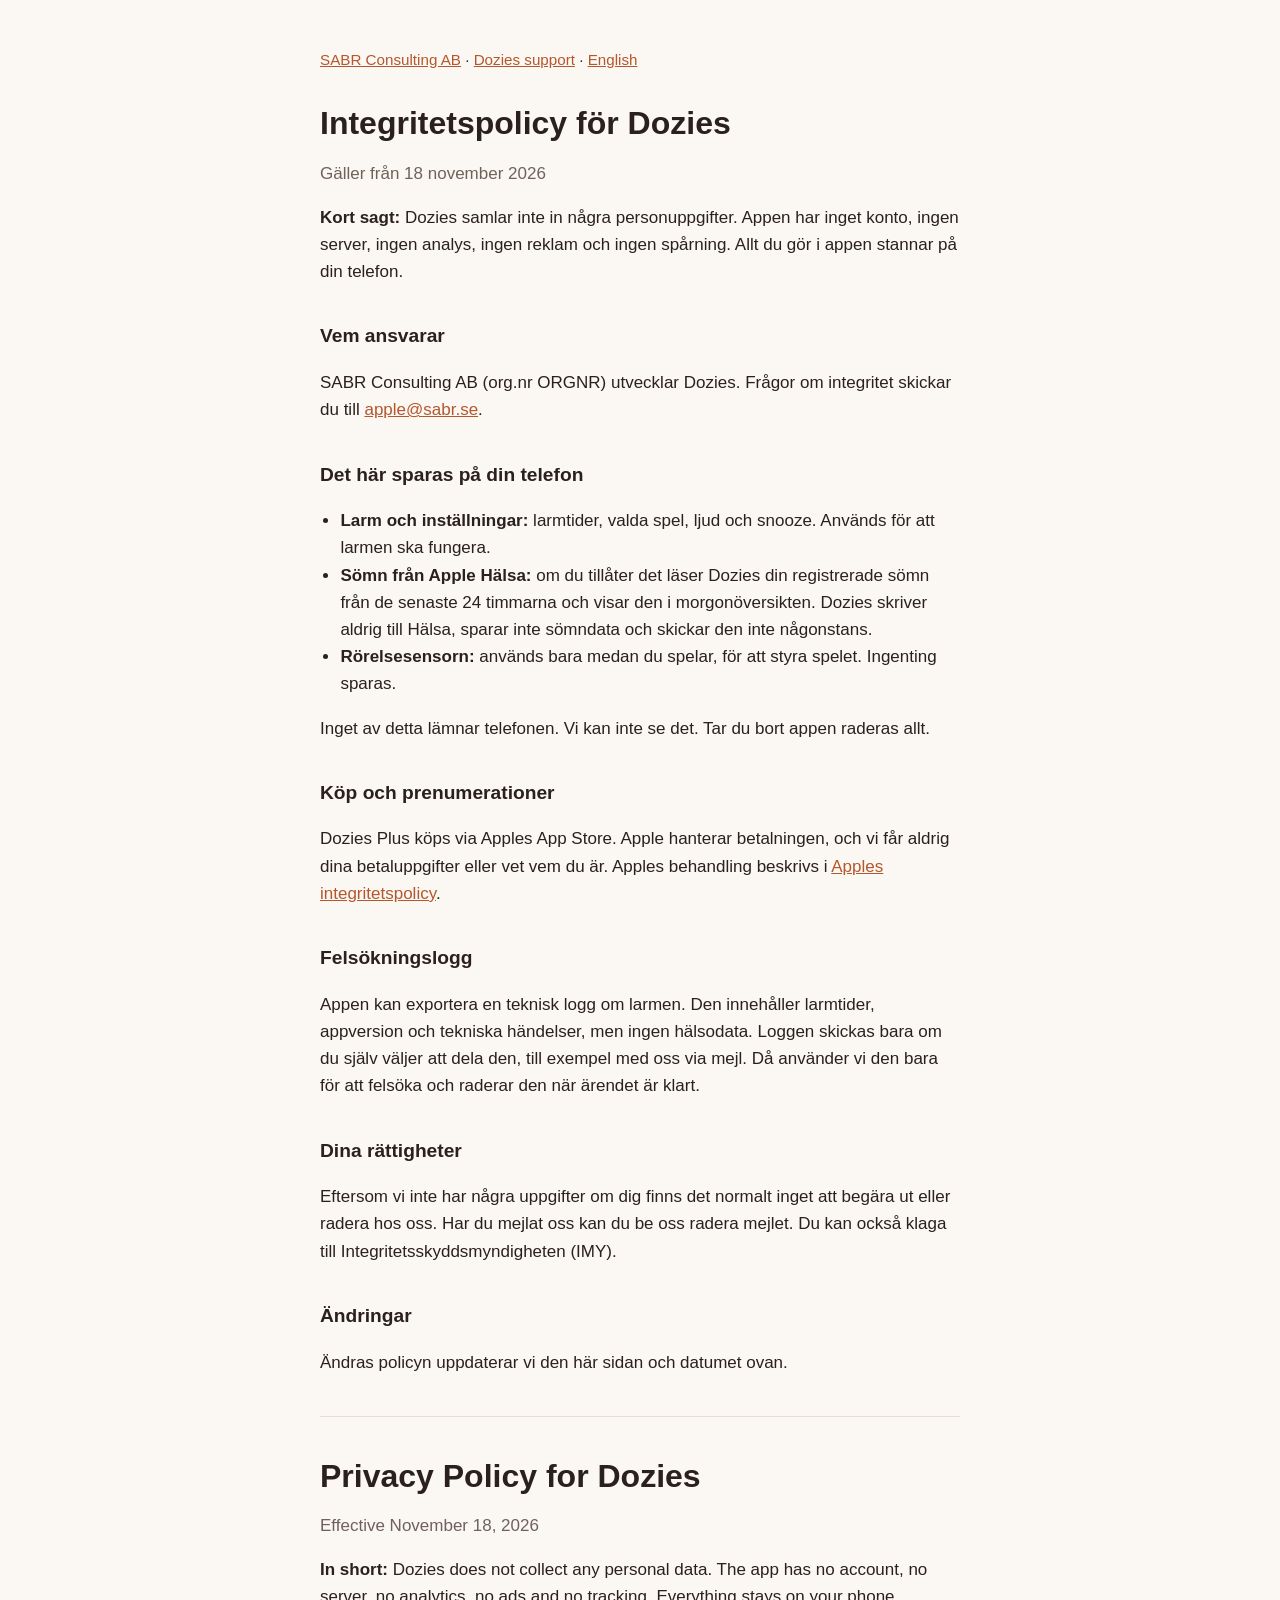
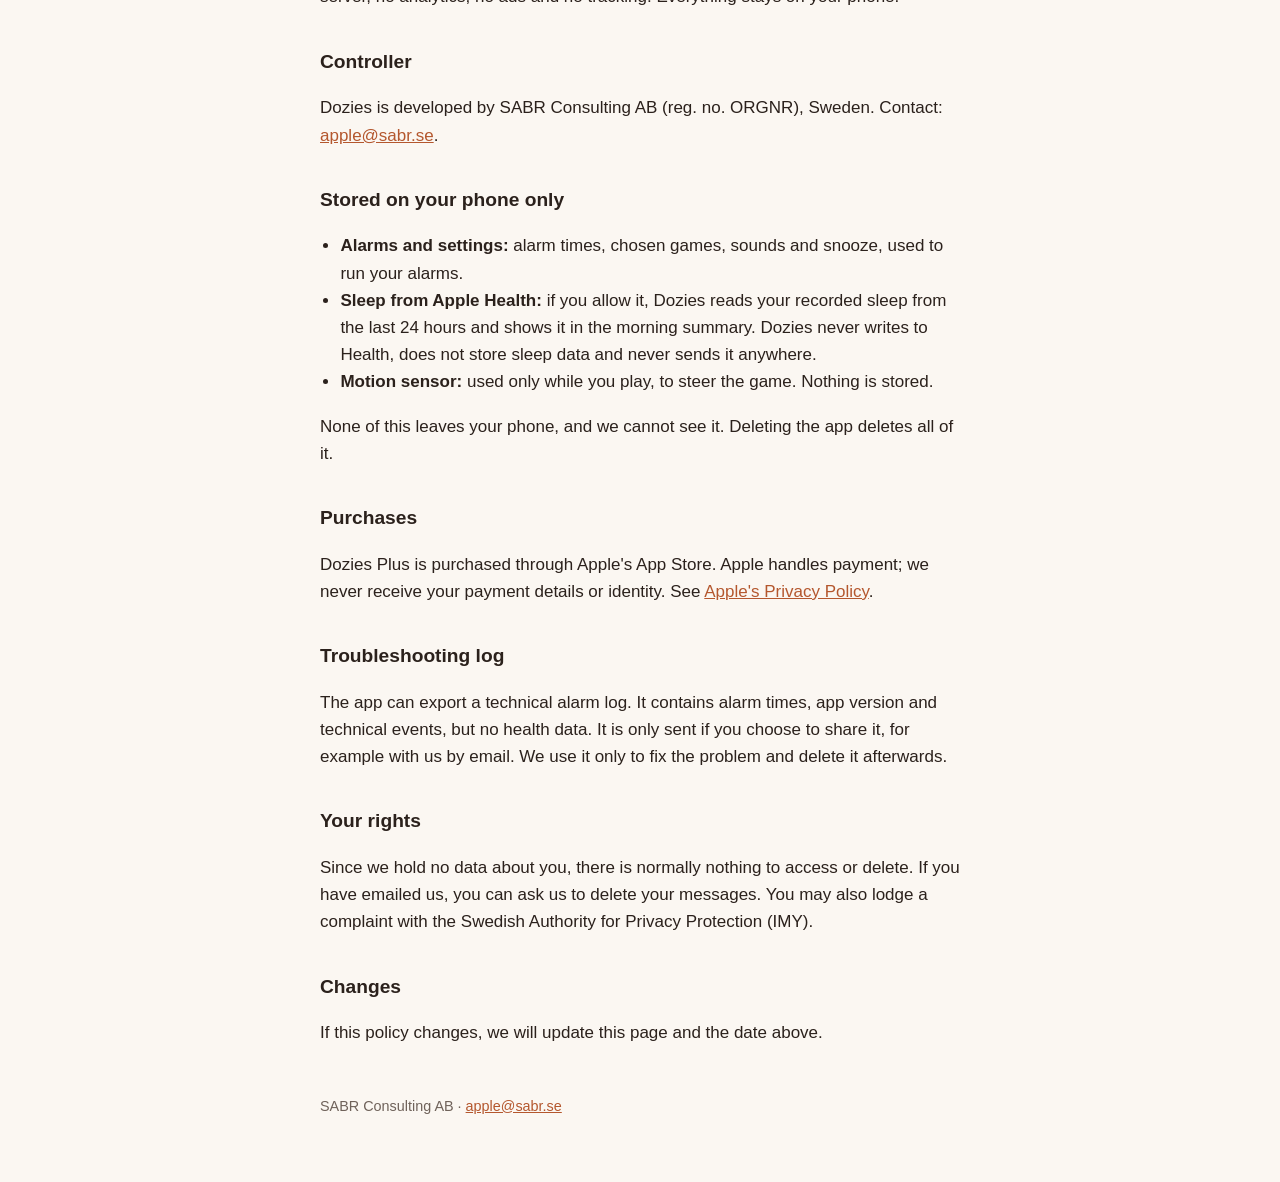
==== dozies/integritet/index.html @ fd7c6c3a "Company site with Dozies privacy policy and support Co-Authored-By: Claude Opus 5.5 <noreply@anthrop" ====
<!doctype html>
<html lang="sv">
<head>
<meta charset="utf-8">
<meta name="viewport" content="width=device-width, initial-scale=1">
<title>Dozies – Integritetspolicy</title>
<link rel="stylesheet" href="/style.css">
</head>
<body>
<main>
<nav><a href="/">SABR Consulting AB</a> · <a href="/dozies/support/">Dozies support</a> · <a href="#english">English</a></nav>
<h1>Integritetspolicy för Dozies</h1>
<p class="muted">Gäller från 18 november 2026</p>

<p><strong>Kort sagt:</strong> Dozies samlar inte in några personuppgifter. Appen har inget konto, ingen server, ingen analys, ingen reklam och ingen spårning. Allt du gör i appen stannar på din telefon.</p>

<h2>Vem ansvarar</h2>
<p>SABR Consulting AB (org.nr ORGNR) utvecklar Dozies. Frågor om integritet skickar du till <a href="mailto:apple@sabr.se">apple@sabr.se</a>.</p>

<h2>Det här sparas på din telefon</h2>
<ul>
  <li><strong>Larm och inställningar:</strong> larmtider, valda spel, ljud och snooze. Används för att larmen ska fungera.</li>
  <li><strong>Sömn från Apple Hälsa:</strong> om du tillåter det läser Dozies din registrerade sömn från de senaste 24 timmarna och visar den i morgonöversikten. Dozies skriver aldrig till Hälsa, sparar inte sömndata och skickar den inte någonstans.</li>
  <li><strong>Rörelsesensorn:</strong> används bara medan du spelar, för att styra spelet. Ingenting sparas.</li>
</ul>
<p>Inget av detta lämnar telefonen. Vi kan inte se det. Tar du bort appen raderas allt.</p>

<h2>Köp och prenumerationer</h2>
<p>Dozies Plus köps via Apples App Store. Apple hanterar betalningen, och vi får aldrig dina betaluppgifter eller vet vem du är. Apples behandling beskrivs i <a href="https://www.apple.com/se/legal/privacy/">Apples integritetspolicy</a>.</p>

<h2>Felsökningslogg</h2>
<p>Appen kan exportera en teknisk logg om larmen. Den innehåller larmtider, appversion och tekniska händelser, men ingen hälsodata. Loggen skickas bara om du själv väljer att dela den, till exempel med oss via mejl. Då använder vi den bara för att felsöka och raderar den när ärendet är klart.</p>

<h2>Dina rättigheter</h2>
<p>Eftersom vi inte har några uppgifter om dig finns det normalt inget att begära ut eller radera hos oss. Har du mejlat oss kan du be oss radera mejlet. Du kan också klaga till Integritetsskyddsmyndigheten (IMY).</p>

<h2>Ändringar</h2>
<p>Ändras policyn uppdaterar vi den här sidan och datumet ovan.</p>

<hr>

<h1 id="english">Privacy Policy for Dozies</h1>
<p class="muted">Effective November 18, 2026</p>
<p><strong>In short:</strong> Dozies does not collect any personal data. The app has no account, no server, no analytics, no ads and no tracking. Everything stays on your phone.</p>
<h2>Controller</h2>
<p>Dozies is developed by SABR Consulting AB (reg. no. ORGNR), Sweden. Contact: <a href="mailto:apple@sabr.se">apple@sabr.se</a>.</p>
<h2>Stored on your phone only</h2>
<ul>
  <li><strong>Alarms and settings:</strong> alarm times, chosen games, sounds and snooze, used to run your alarms.</li>
  <li><strong>Sleep from Apple Health:</strong> if you allow it, Dozies reads your recorded sleep from the last 24 hours and shows it in the morning summary. Dozies never writes to Health, does not store sleep data and never sends it anywhere.</li>
  <li><strong>Motion sensor:</strong> used only while you play, to steer the game. Nothing is stored.</li>
</ul>
<p>None of this leaves your phone, and we cannot see it. Deleting the app deletes all of it.</p>
<h2>Purchases</h2>
<p>Dozies Plus is purchased through Apple's App Store. Apple handles payment; we never receive your payment details or identity. See <a href="https://www.apple.com/legal/privacy/">Apple's Privacy Policy</a>.</p>
<h2>Troubleshooting log</h2>
<p>The app can export a technical alarm log. It contains alarm times, app version and technical events, but no health data. It is only sent if you choose to share it, for example with us by email. We use it only to fix the problem and delete it afterwards.</p>
<h2>Your rights</h2>
<p>Since we hold no data about you, there is normally nothing to access or delete. If you have emailed us, you can ask us to delete your messages. You may also lodge a complaint with the Swedish Authority for Privacy Protection (IMY).</p>
<h2>Changes</h2>
<p>If this policy changes, we will update this page and the date above.</p>

<footer>SABR Consulting AB · <a href="mailto:apple@sabr.se">apple@sabr.se</a></footer>
</main>
</body>
</html>
---- style.css ----
:root { --bg:#fbf7f2; --text:#2b211c; --muted:#6f625a; --line:#e6ddd3; --accent:#b4572e; }
@media (prefers-color-scheme: dark) { :root { --bg:#1b1715; --text:#f3ece6; --muted:#b5a89f; --line:#3a322d; --accent:#f08a5d; } }
* { box-sizing:border-box; }
body { margin:0; background:var(--bg); color:var(--text); font:17px/1.6 -apple-system, BlinkMacSystemFont, "Segoe UI", Roboto, sans-serif; }
main { max-width:680px; margin:0 auto; padding:48px 20px 64px; }
h1 { font-size:2rem; line-height:1.2; margin:0 0 8px; }
h2 { font-size:1.2rem; margin:36px 0 8px; }
p, li { color:var(--text); }
.muted { color:var(--muted); }
a { color:var(--accent); }
ul { padding-left:1.2em; }
hr { border:0; border-top:1px solid var(--line); margin:40px 0; }
footer { margin-top:48px; font-size:.9rem; color:var(--muted); }
nav { font-size:.95rem; margin-bottom:32px; }
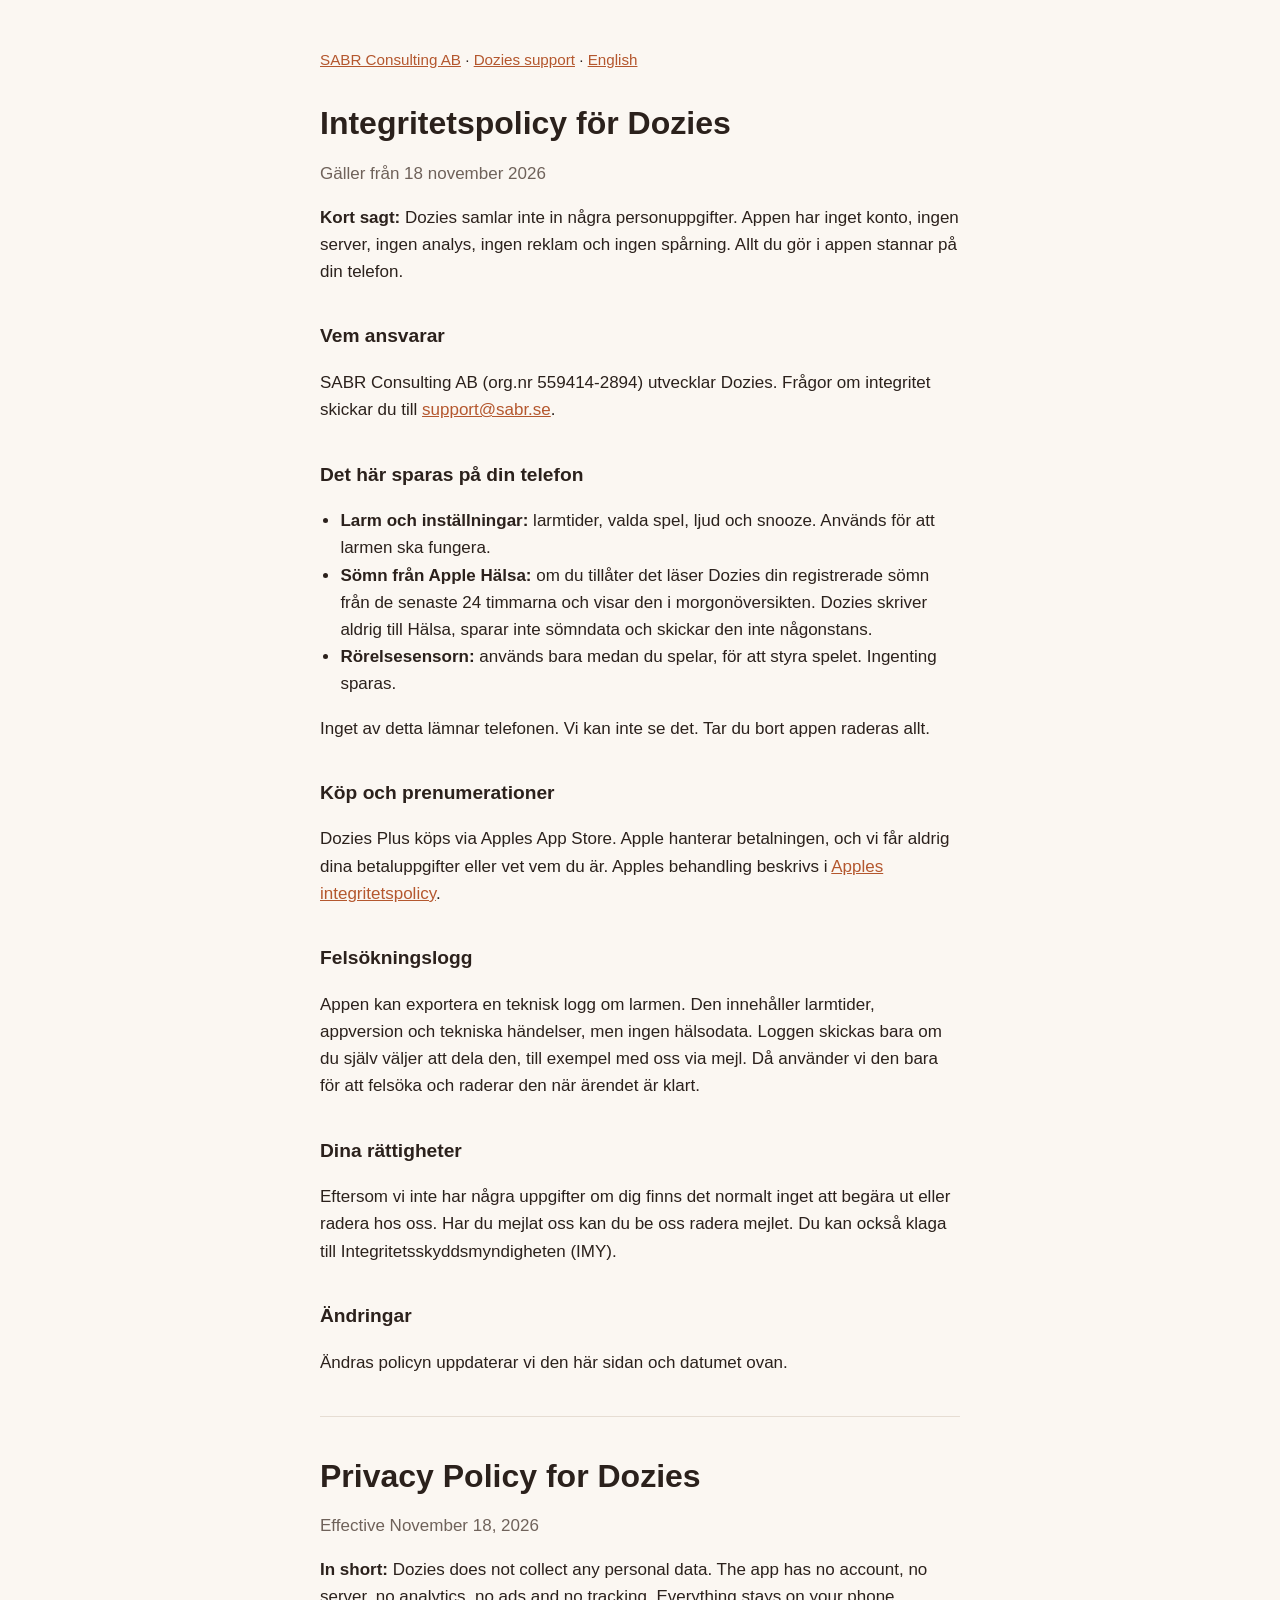
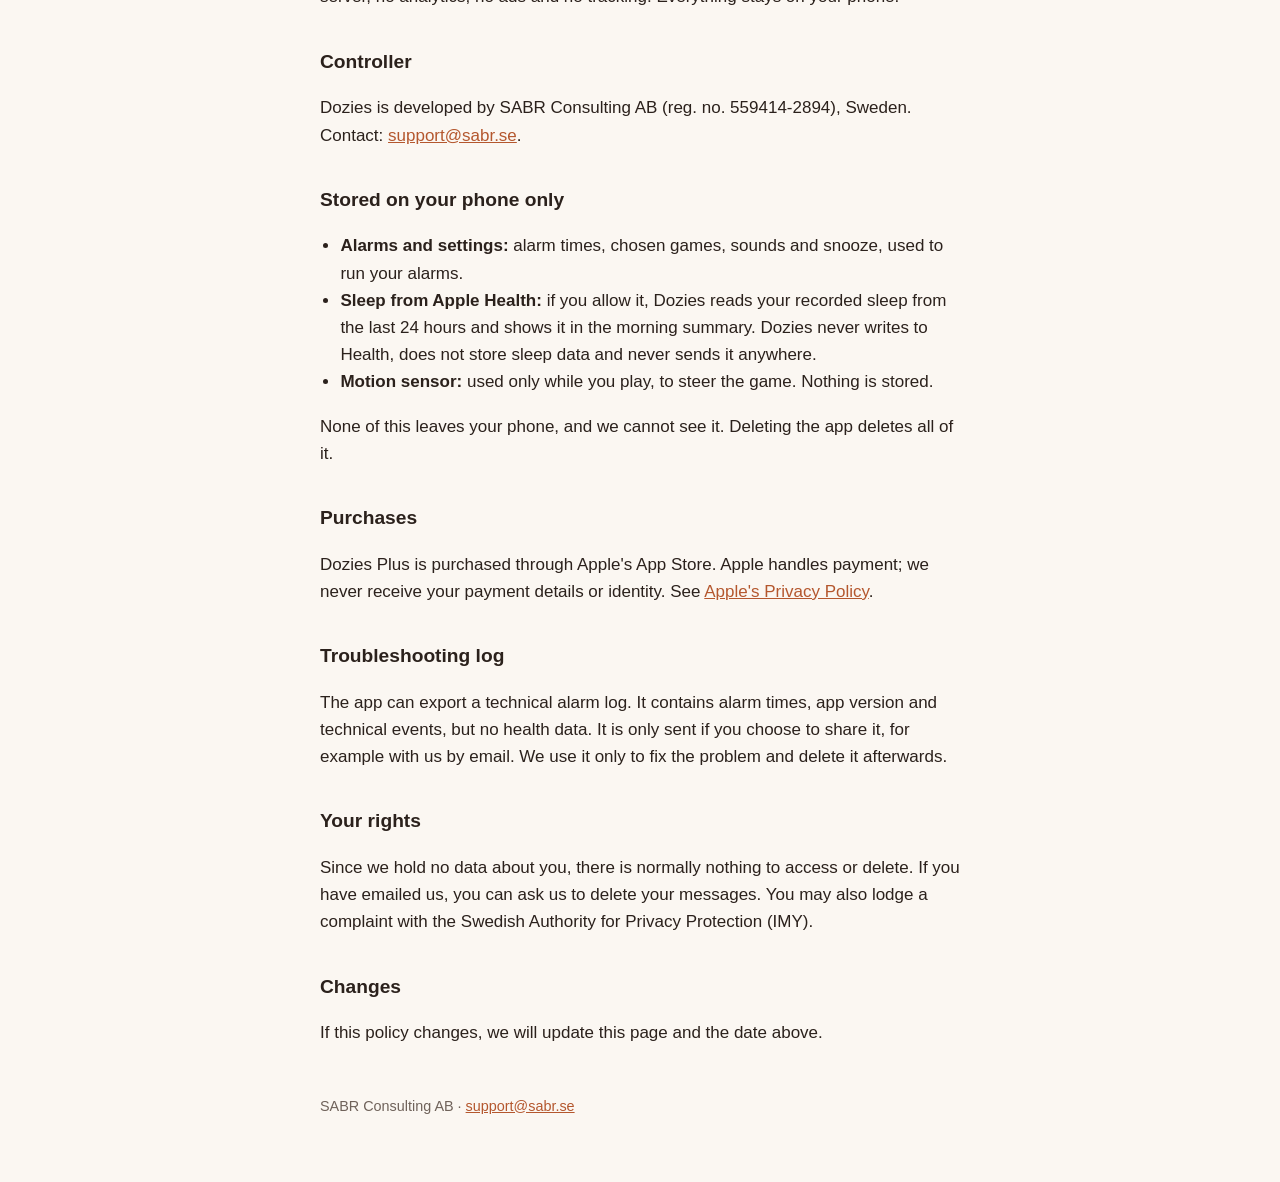
==== commit 4c4390d0: "Org number and support address Co-Authored-By: Claude Opus 5.5 <noreply@anthropic.com>" ====
--- a/dozies/integritet/index.html
+++ b/dozies/integritet/index.html
@@ -15,7 +15,7 @@
 <p><strong>Kort sagt:</strong> Dozies samlar inte in några personuppgifter. Appen har inget konto, ingen server, ingen analys, ingen reklam och ingen spårning. Allt du gör i appen stannar på din telefon.</p>
 
 <h2>Vem ansvarar</h2>
-<p>SABR Consulting AB (org.nr ORGNR) utvecklar Dozies. Frågor om integritet skickar du till <a href="mailto:apple@sabr.se">apple@sabr.se</a>.</p>
+<p>SABR Consulting AB (org.nr 559414-2894) utvecklar Dozies. Frågor om integritet skickar du till <a href="mailto:support@sabr.se">support@sabr.se</a>.</p>
 
 <h2>Det här sparas på din telefon</h2>
 <ul>
@@ -43,7 +43,7 @@
 <p class="muted">Effective November 18, 2026</p>
 <p><strong>In short:</strong> Dozies does not collect any personal data. The app has no account, no server, no analytics, no ads and no tracking. Everything stays on your phone.</p>
 <h2>Controller</h2>
-<p>Dozies is developed by SABR Consulting AB (reg. no. ORGNR), Sweden. Contact: <a href="mailto:apple@sabr.se">apple@sabr.se</a>.</p>
+<p>Dozies is developed by SABR Consulting AB (reg. no. 559414-2894), Sweden. Contact: <a href="mailto:support@sabr.se">support@sabr.se</a>.</p>
 <h2>Stored on your phone only</h2>
 <ul>
   <li><strong>Alarms and settings:</strong> alarm times, chosen games, sounds and snooze, used to run your alarms.</li>
@@ -60,7 +60,7 @@
 <h2>Changes</h2>
 <p>If this policy changes, we will update this page and the date above.</p>
 
-<footer>SABR Consulting AB · <a href="mailto:apple@sabr.se">apple@sabr.se</a></footer>
+<footer>SABR Consulting AB · <a href="mailto:support@sabr.se">support@sabr.se</a></footer>
 </main>
 </body>
 </html>
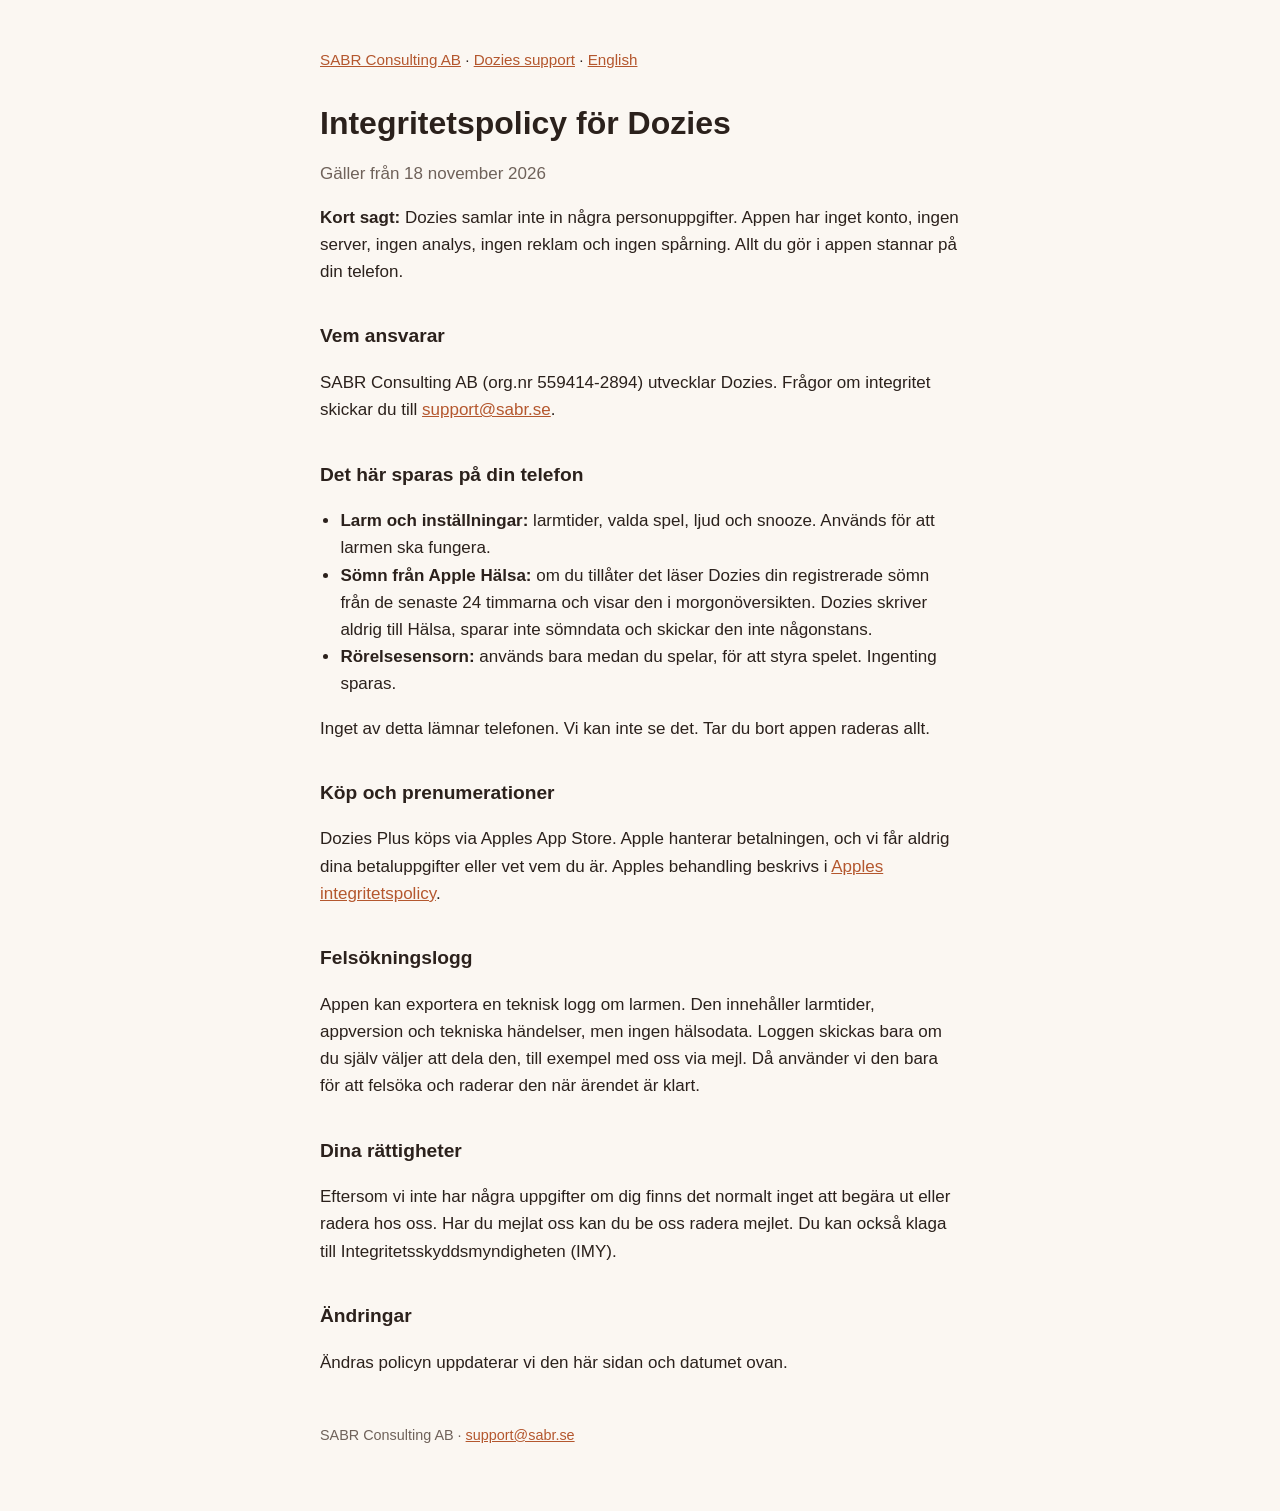
==== commit 57d700aa: "English site; Swedish privacy policy at /dozies/integritet Co-Authored-By: Claude Opus 5.5 <noreply@" ====
--- a/dozies/integritet/index.html
+++ b/dozies/integritet/index.html
@@ -8,7 +8,7 @@
 </head>
 <body>
 <main>
-<nav><a href="/">SABR Consulting AB</a> · <a href="/dozies/support/">Dozies support</a> · <a href="#english">English</a></nav>
+<nav><a href="/">SABR Consulting AB</a> · <a href="/dozies/support/">Dozies support</a> · <a href="/dozies/privacy/" hreflang="en">English</a></nav>
 <h1>Integritetspolicy för Dozies</h1>
 <p class="muted">Gäller från 18 november 2026</p>
 
@@ -37,29 +37,6 @@
 <h2>Ändringar</h2>
 <p>Ändras policyn uppdaterar vi den här sidan och datumet ovan.</p>
 
-<hr>
-
-<h1 id="english">Privacy Policy for Dozies</h1>
-<p class="muted">Effective November 18, 2026</p>
-<p><strong>In short:</strong> Dozies does not collect any personal data. The app has no account, no server, no analytics, no ads and no tracking. Everything stays on your phone.</p>
-<h2>Controller</h2>
-<p>Dozies is developed by SABR Consulting AB (reg. no. 559414-2894), Sweden. Contact: <a href="mailto:support@sabr.se">support@sabr.se</a>.</p>
-<h2>Stored on your phone only</h2>
-<ul>
-  <li><strong>Alarms and settings:</strong> alarm times, chosen games, sounds and snooze, used to run your alarms.</li>
-  <li><strong>Sleep from Apple Health:</strong> if you allow it, Dozies reads your recorded sleep from the last 24 hours and shows it in the morning summary. Dozies never writes to Health, does not store sleep data and never sends it anywhere.</li>
-  <li><strong>Motion sensor:</strong> used only while you play, to steer the game. Nothing is stored.</li>
-</ul>
-<p>None of this leaves your phone, and we cannot see it. Deleting the app deletes all of it.</p>
-<h2>Purchases</h2>
-<p>Dozies Plus is purchased through Apple's App Store. Apple handles payment; we never receive your payment details or identity. See <a href="https://www.apple.com/legal/privacy/">Apple's Privacy Policy</a>.</p>
-<h2>Troubleshooting log</h2>
-<p>The app can export a technical alarm log. It contains alarm times, app version and technical events, but no health data. It is only sent if you choose to share it, for example with us by email. We use it only to fix the problem and delete it afterwards.</p>
-<h2>Your rights</h2>
-<p>Since we hold no data about you, there is normally nothing to access or delete. If you have emailed us, you can ask us to delete your messages. You may also lodge a complaint with the Swedish Authority for Privacy Protection (IMY).</p>
-<h2>Changes</h2>
-<p>If this policy changes, we will update this page and the date above.</p>
-
 <footer>SABR Consulting AB · <a href="mailto:support@sabr.se">support@sabr.se</a></footer>
 </main>
 </body>
